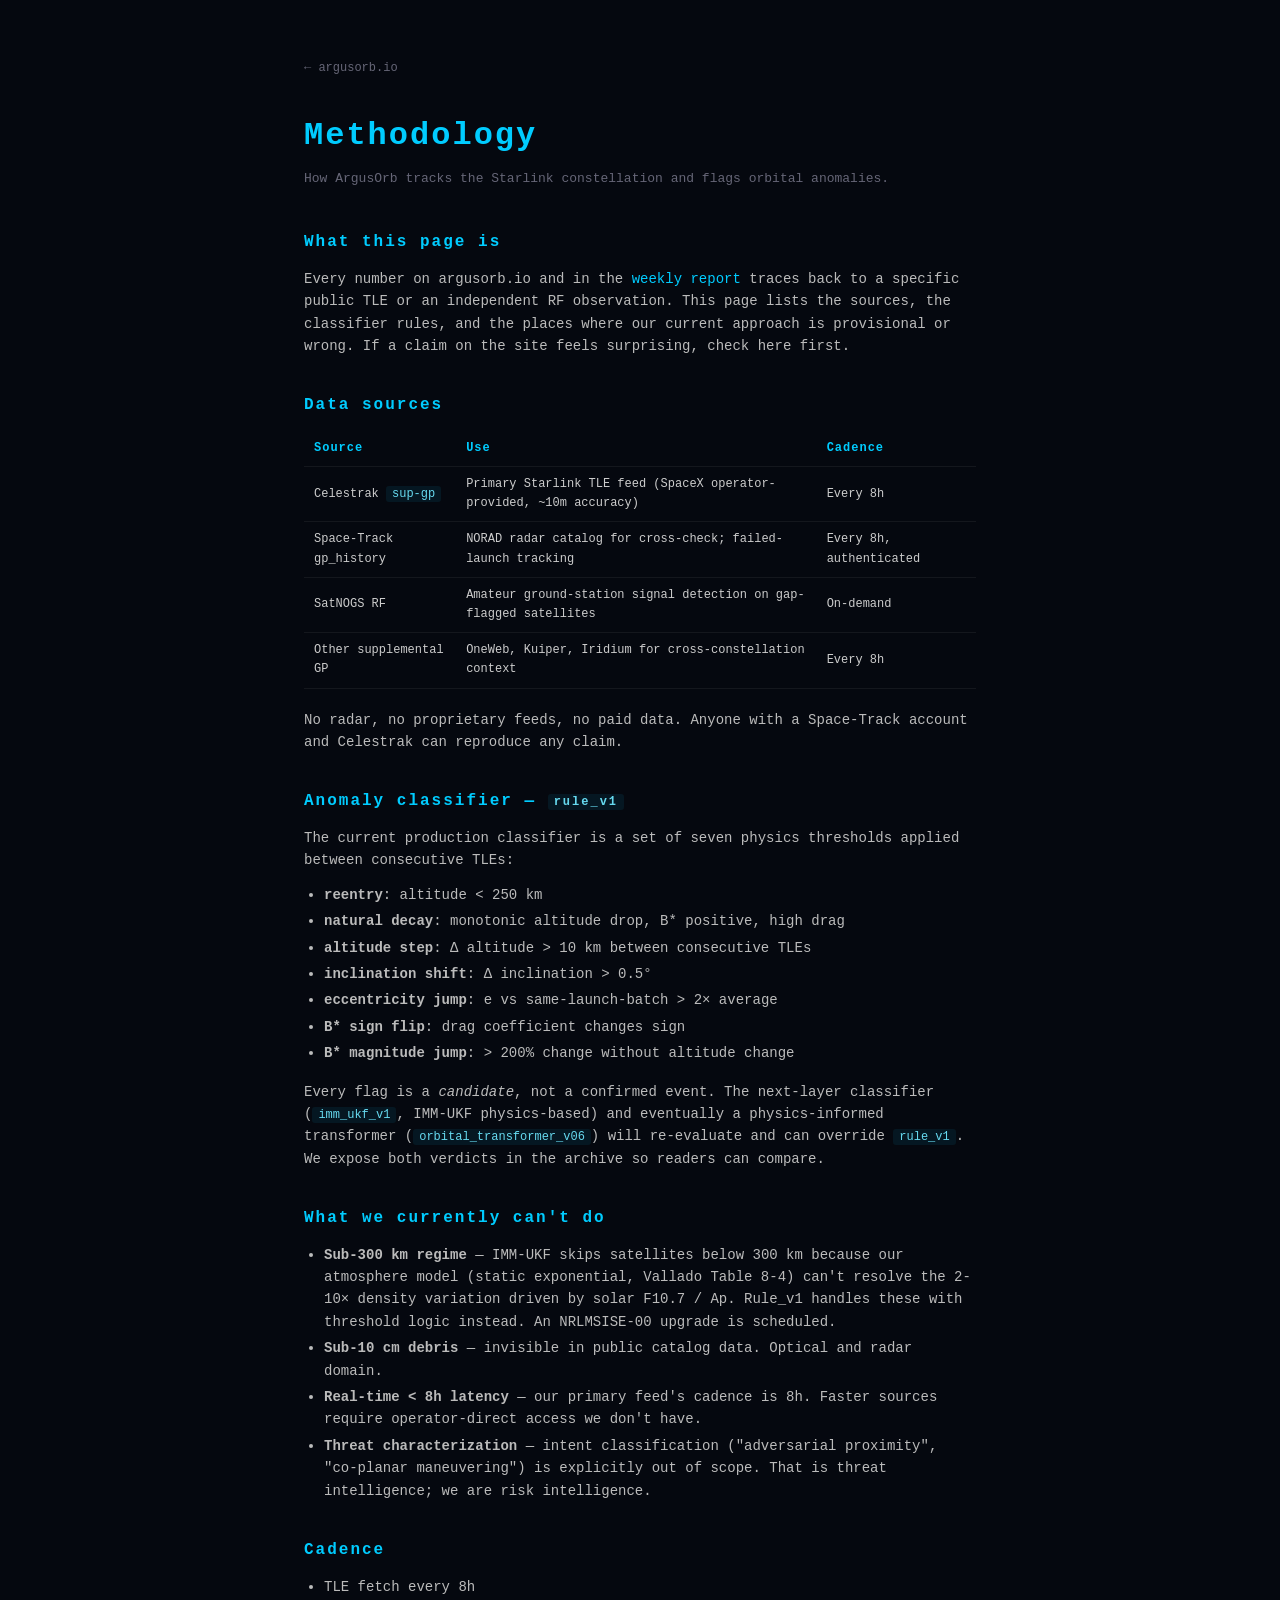
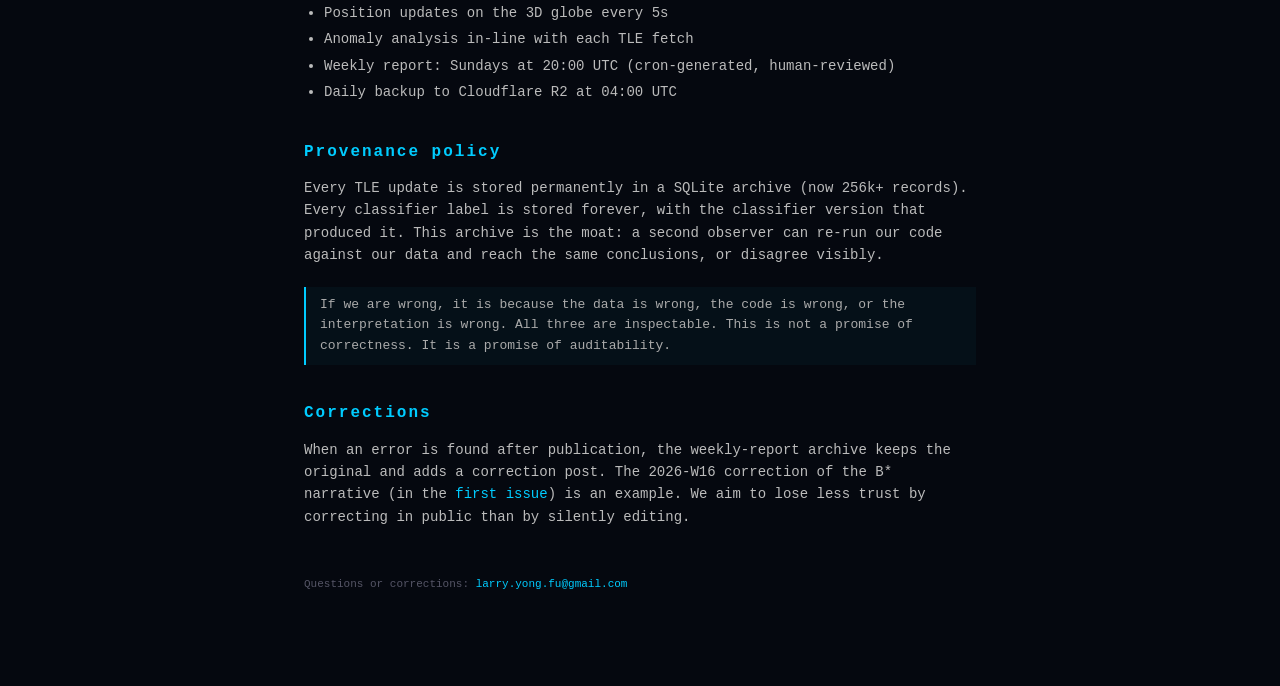
==== apps/web/public/methodology.html @ 92d46768 "web: meta tags, top nav, Substack subscribe iframe, methodology page Four small-but-high-ROI changes" ====
<!DOCTYPE html>
<html lang="en">
  <head>
    <meta charset="UTF-8" />
    <meta name="viewport" content="width=device-width, initial-scale=1.0" />
    <title>Methodology — ArgusOrb</title>
    <meta name="description" content="How ArgusOrb tracks the Starlink constellation and flags orbital anomalies. Data sources, classifier rules, update cadence, limitations." />
    <style>
      * { box-sizing: border-box; margin: 0; padding: 0; }
      html, body { background: #05080f; color: #bbb; font-family: 'JetBrains Mono', 'SF Mono', Menlo, Consolas, monospace; line-height: 1.6; }
      body { max-width: 720px; margin: 0 auto; padding: 56px 24px 80px; font-size: 14px; }
      h1 { color: #00ccff; font-size: 32px; letter-spacing: 2px; margin-bottom: 8px; }
      .sub { color: #667; font-size: 13px; margin-bottom: 40px; }
      h2 { color: #00ccff; font-size: 16px; letter-spacing: 2px; margin: 36px 0 12px; font-weight: 600; }
      h3 { color: #ccc; font-size: 13px; letter-spacing: 1.5px; margin: 20px 0 8px; font-weight: 600; }
      p { margin-bottom: 12px; color: #bbb; }
      code { background: rgba(0,200,255,0.08); color: #66d9ef; padding: 1px 6px; border-radius: 3px; font-size: 12px; }
      a { color: #00ccff; text-decoration: none; }
      a:hover { text-decoration: underline; }
      ul { margin: 8px 0 16px 20px; color: #bbb; }
      li { margin-bottom: 4px; }
      .back { color: #667; margin-bottom: 32px; display: inline-block; font-size: 12px; }
      .back:hover { color: #00ccff; }
      table { border-collapse: collapse; margin: 12px 0 20px; font-size: 12px; width: 100%; }
      th, td { padding: 8px 10px; text-align: left; border-bottom: 1px solid rgba(255,255,255,0.06); }
      th { color: #00ccff; font-weight: 600; letter-spacing: 1px; }
      td { color: #ccc; }
      .note { border-left: 2px solid #00ccff; padding: 8px 14px; margin: 20px 0; background: rgba(0,200,255,0.04); font-size: 13px; color: #aaa; }
    </style>
  </head>
  <body>
    <a href="/" class="back">← argusorb.io</a>

    <h1>Methodology</h1>
    <p class="sub">How ArgusOrb tracks the Starlink constellation and flags orbital anomalies.</p>

    <h2>What this page is</h2>
    <p>
      Every number on argusorb.io and in the <a href="https://argusorb.substack.com/" target="_blank" rel="noopener">weekly report</a> traces back to a specific public TLE or an independent RF observation. This page lists the sources, the classifier rules, and the places where our current approach is provisional or wrong. If a claim on the site feels surprising, check here first.
    </p>

    <h2>Data sources</h2>
    <table>
      <tr><th>Source</th><th>Use</th><th>Cadence</th></tr>
      <tr><td>Celestrak <code>sup-gp</code></td><td>Primary Starlink TLE feed (SpaceX operator-provided, ~10m accuracy)</td><td>Every 8h</td></tr>
      <tr><td>Space-Track gp_history</td><td>NORAD radar catalog for cross-check; failed-launch tracking</td><td>Every 8h, authenticated</td></tr>
      <tr><td>SatNOGS RF</td><td>Amateur ground-station signal detection on gap-flagged satellites</td><td>On-demand</td></tr>
      <tr><td>Other supplemental GP</td><td>OneWeb, Kuiper, Iridium for cross-constellation context</td><td>Every 8h</td></tr>
    </table>
    <p>No radar, no proprietary feeds, no paid data. Anyone with a Space-Track account and Celestrak can reproduce any claim.</p>

    <h2>Anomaly classifier — <code>rule_v1</code></h2>
    <p>
      The current production classifier is a set of seven physics thresholds applied between consecutive TLEs:
    </p>
    <ul>
      <li><strong>reentry</strong>: altitude &lt; 250 km</li>
      <li><strong>natural decay</strong>: monotonic altitude drop, B* positive, high drag</li>
      <li><strong>altitude step</strong>: Δ altitude &gt; 10 km between consecutive TLEs</li>
      <li><strong>inclination shift</strong>: Δ inclination &gt; 0.5°</li>
      <li><strong>eccentricity jump</strong>: e vs same-launch-batch &gt; 2× average</li>
      <li><strong>B* sign flip</strong>: drag coefficient changes sign</li>
      <li><strong>B* magnitude jump</strong>: &gt; 200% change without altitude change</li>
    </ul>
    <p>
      Every flag is a <em>candidate</em>, not a confirmed event. The next-layer classifier (<code>imm_ukf_v1</code>, IMM-UKF physics-based) and eventually a physics-informed transformer (<code>orbital_transformer_v06</code>) will re-evaluate and can override <code>rule_v1</code>. We expose both verdicts in the archive so readers can compare.
    </p>

    <h2>What we currently can't do</h2>
    <ul>
      <li><strong>Sub-300 km regime</strong> — IMM-UKF skips satellites below 300 km because our atmosphere model (static exponential, Vallado Table 8-4) can't resolve the 2-10× density variation driven by solar F10.7 / Ap. Rule_v1 handles these with threshold logic instead. An NRLMSISE-00 upgrade is scheduled.</li>
      <li><strong>Sub-10 cm debris</strong> — invisible in public catalog data. Optical and radar domain.</li>
      <li><strong>Real-time &lt; 8h latency</strong> — our primary feed's cadence is 8h. Faster sources require operator-direct access we don't have.</li>
      <li><strong>Threat characterization</strong> — intent classification ("adversarial proximity", "co-planar maneuvering") is explicitly out of scope. That is threat intelligence; we are risk intelligence.</li>
    </ul>

    <h2>Cadence</h2>
    <ul>
      <li>TLE fetch every 8h</li>
      <li>Position updates on the 3D globe every 5s</li>
      <li>Anomaly analysis in-line with each TLE fetch</li>
      <li>Weekly report: Sundays at 20:00 UTC (cron-generated, human-reviewed)</li>
      <li>Daily backup to Cloudflare R2 at 04:00 UTC</li>
    </ul>

    <h2>Provenance policy</h2>
    <p>
      Every TLE update is stored permanently in a SQLite archive (now 256k+ records). Every classifier label is stored forever, with the classifier version that produced it. This archive is the moat: a second observer can re-run our code against our data and reach the same conclusions, or disagree visibly.
    </p>
    <div class="note">
      If we are wrong, it is because the data is wrong, the code is wrong, or the interpretation is wrong. All three are inspectable. This is not a promise of correctness. It is a promise of auditability.
    </div>

    <h2>Corrections</h2>
    <p>
      When an error is found after publication, the weekly-report archive keeps the original and adds a correction post. The 2026-W16 correction of the B* narrative (in the <a href="https://argusorb.substack.com/p/argusorb-weekly-2026-w16" target="_blank" rel="noopener">first issue</a>) is an example. We aim to lose less trust by correcting in public than by silently editing.
    </p>

    <p style="margin-top: 48px; color: #556; font-size: 11px;">
      Questions or corrections: <a href="mailto:larry.yong.fu@gmail.com">larry.yong.fu@gmail.com</a>
    </p>
  </body>
</html>
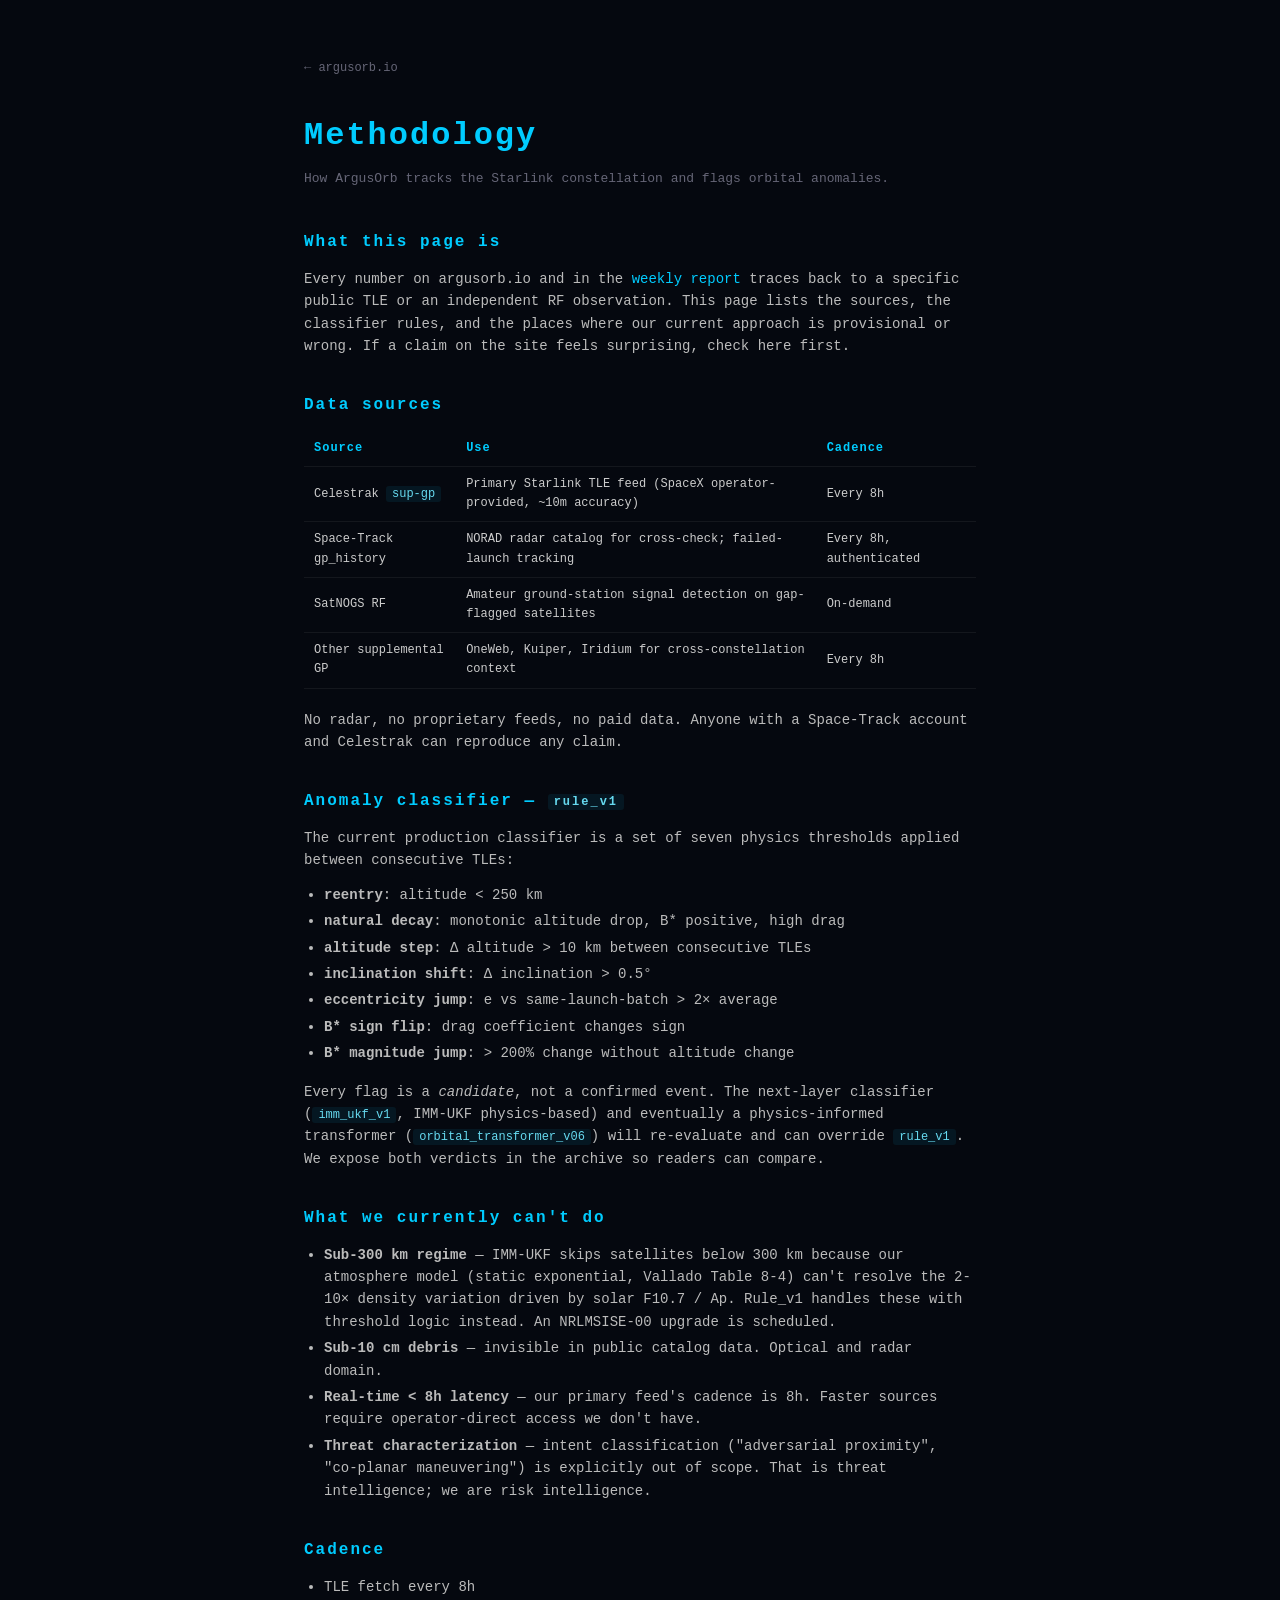
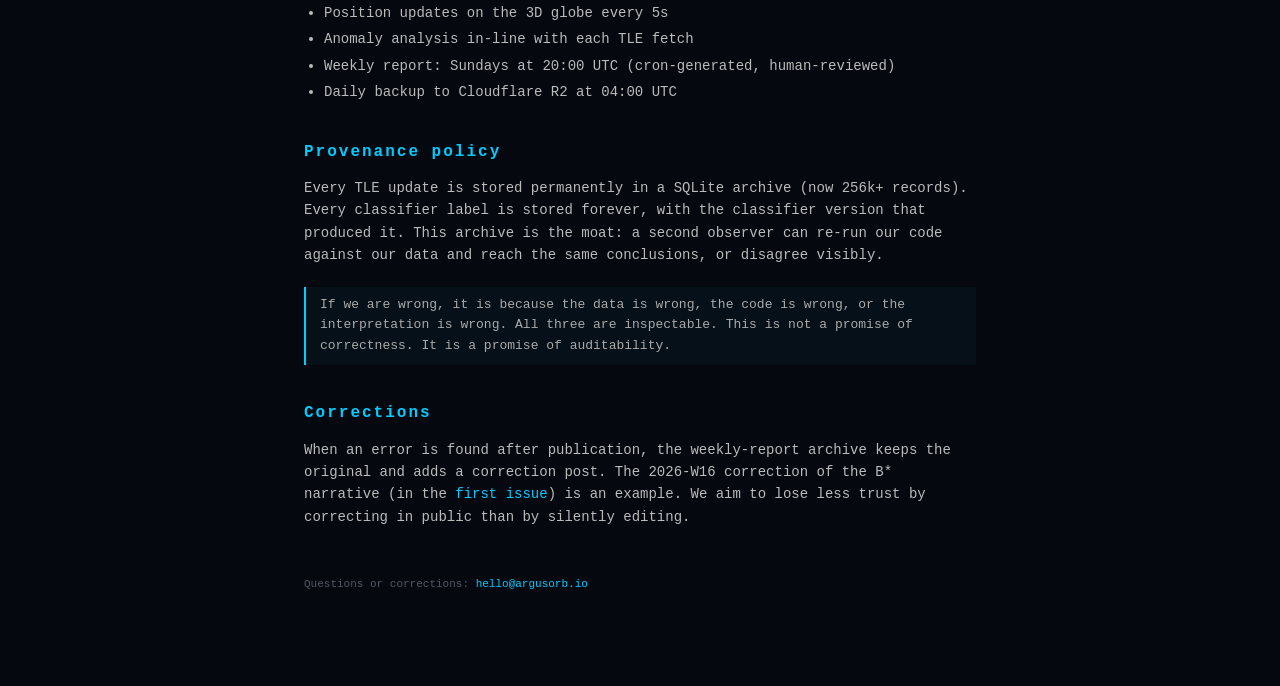
==== commit e97ed98c: "web: use hello@argusorb.io on methodology page instead of personal email Switch the contact-for-corr" ====
--- a/apps/web/public/methodology.html
+++ b/apps/web/public/methodology.html
@@ -97,7 +97,7 @@
     </p>
 
     <p style="margin-top: 48px; color: #556; font-size: 11px;">
-      Questions or corrections: <a href="mailto:larry.yong.fu@gmail.com">larry.yong.fu@gmail.com</a>
+      Questions or corrections: <a href="mailto:hello@argusorb.io">hello@argusorb.io</a>
     </p>
   </body>
 </html>
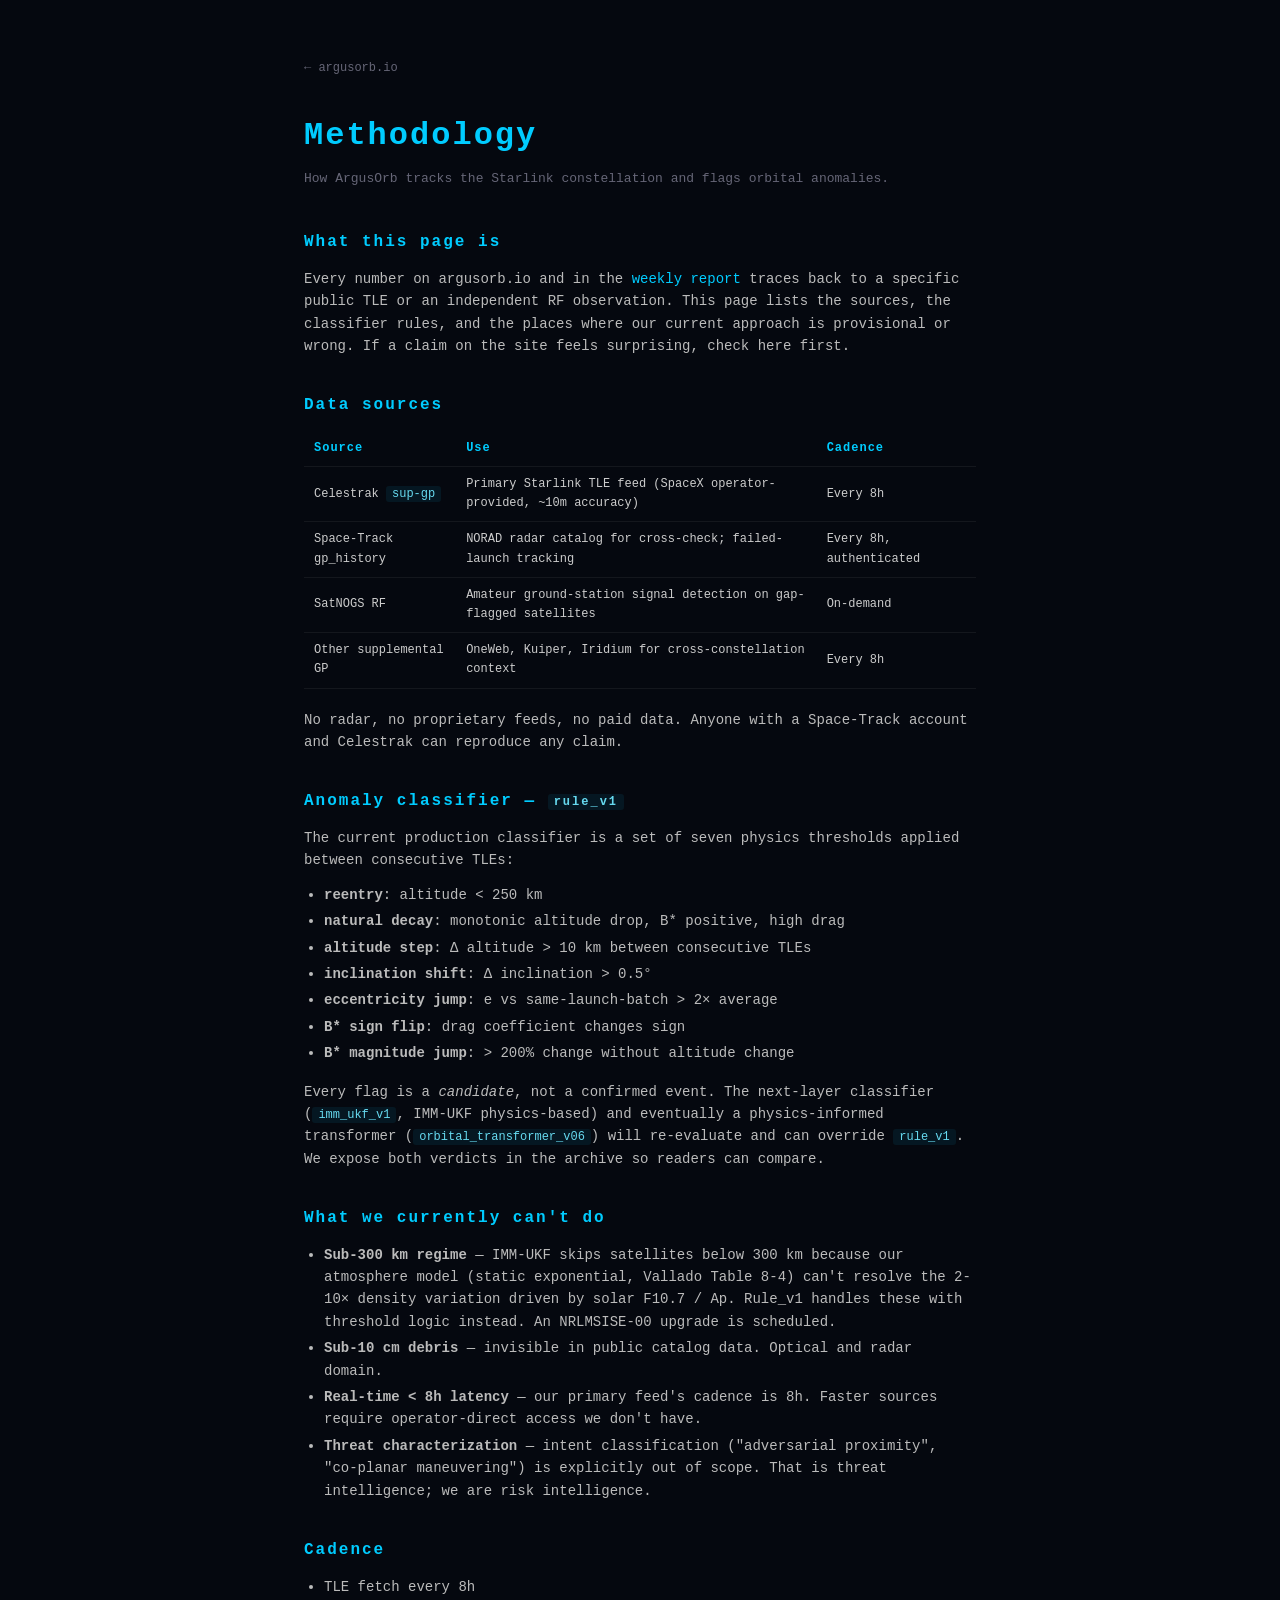
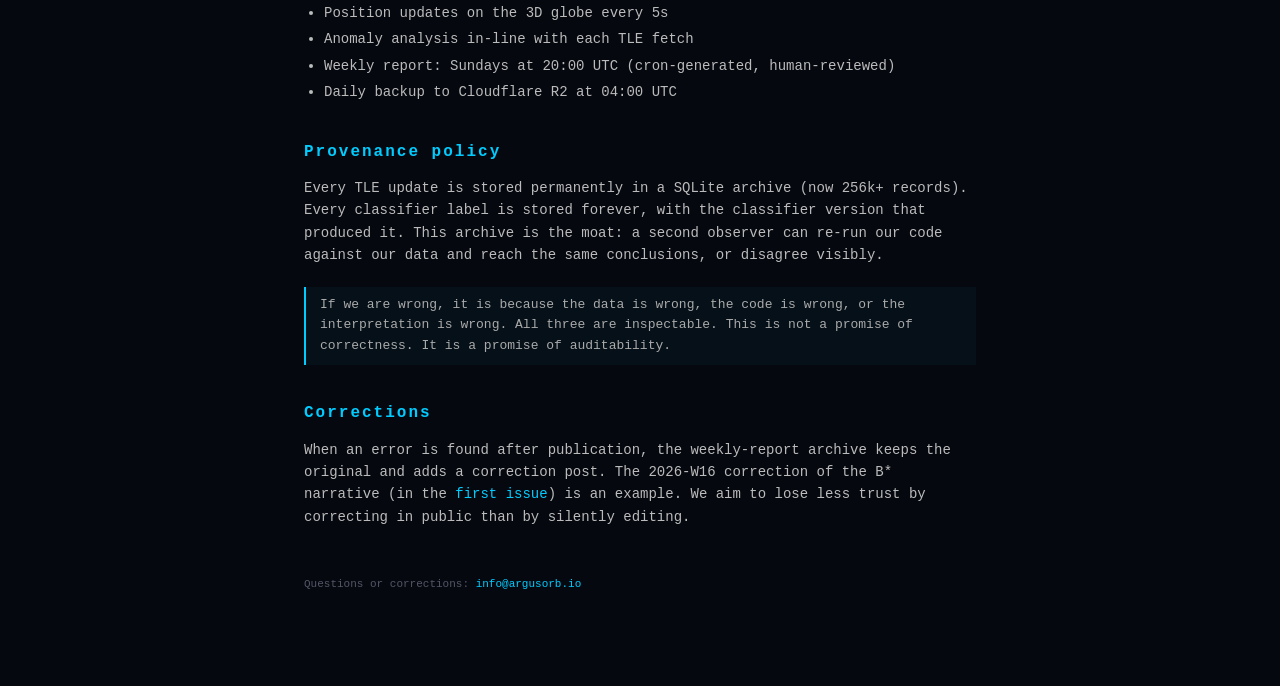
==== commit 4668006f: "web: use info@argusorb.io (not hello@) on methodology page Co-Authored-By: Claude Opus 4.7 (1M conte" ====
--- a/apps/web/public/methodology.html
+++ b/apps/web/public/methodology.html
@@ -97,7 +97,7 @@
     </p>
 
     <p style="margin-top: 48px; color: #556; font-size: 11px;">
-      Questions or corrections: <a href="mailto:hello@argusorb.io">hello@argusorb.io</a>
+      Questions or corrections: <a href="mailto:info@argusorb.io">info@argusorb.io</a>
     </p>
   </body>
 </html>
